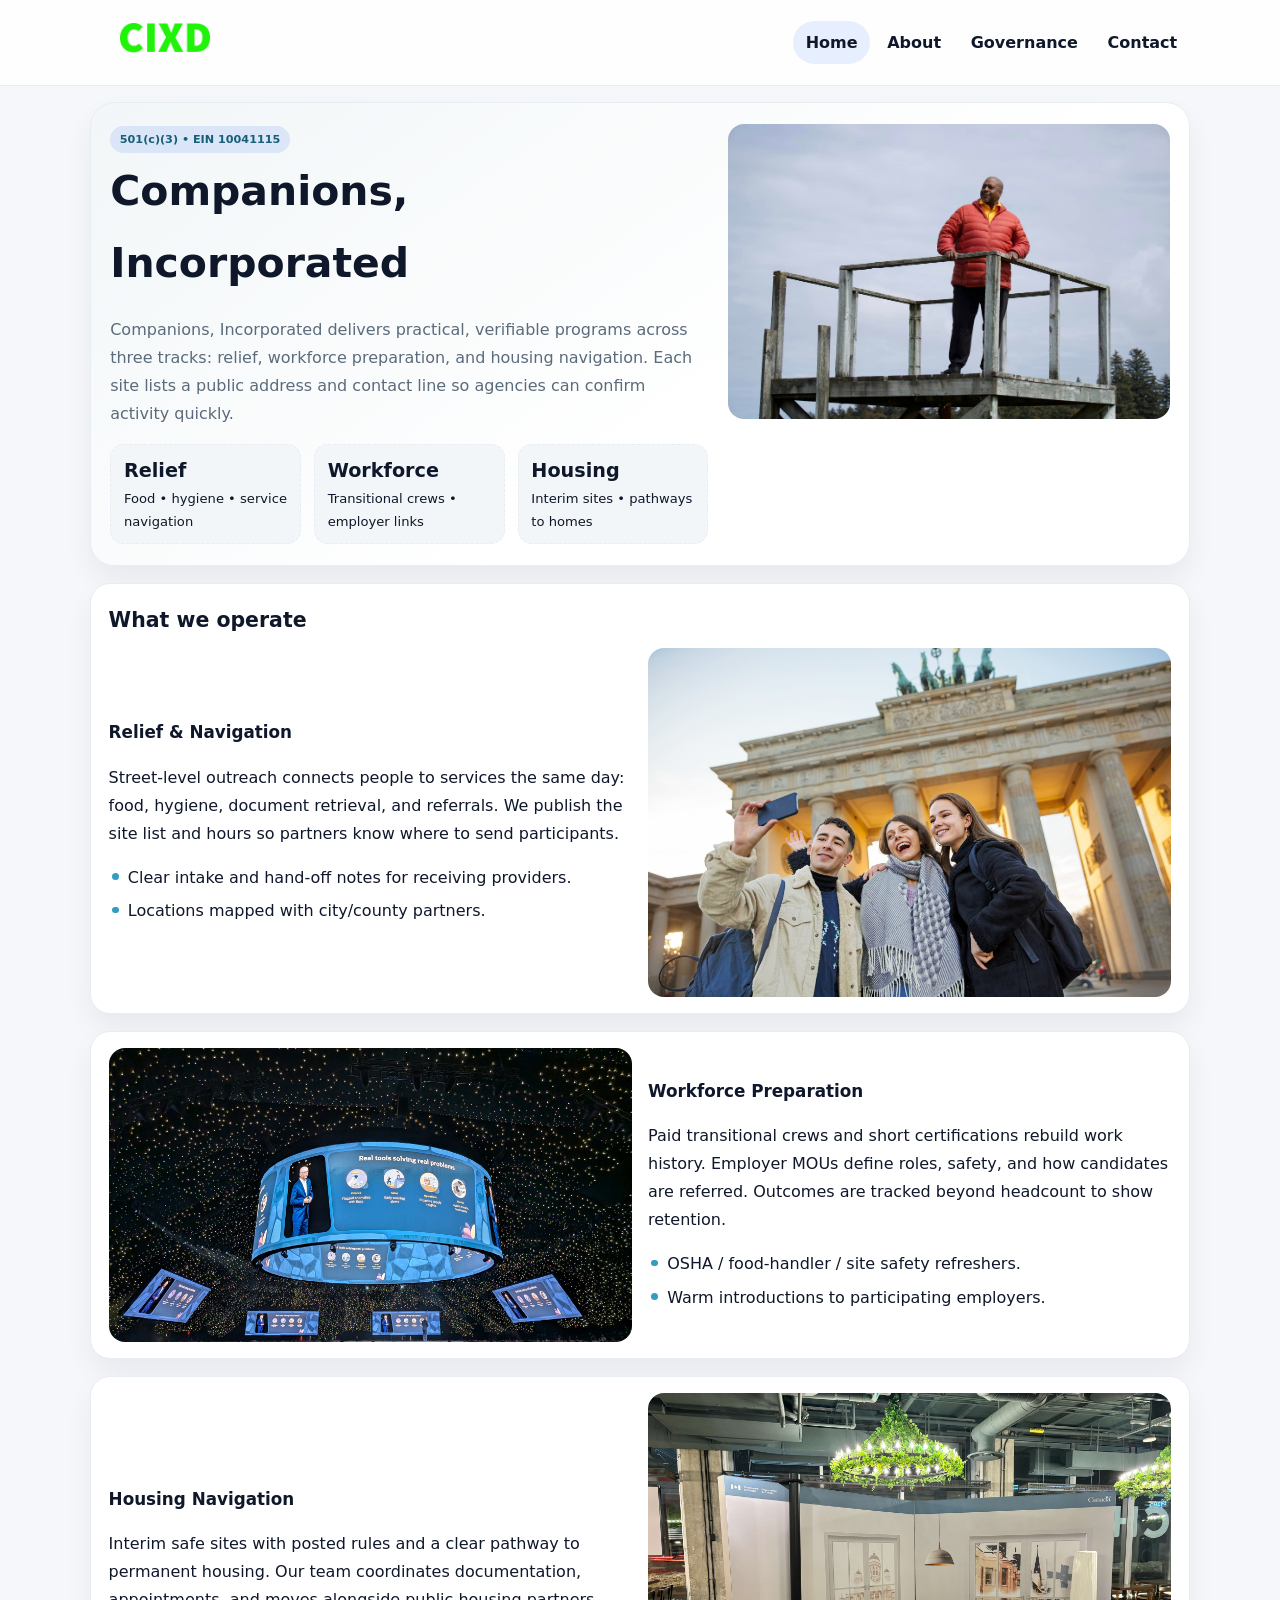
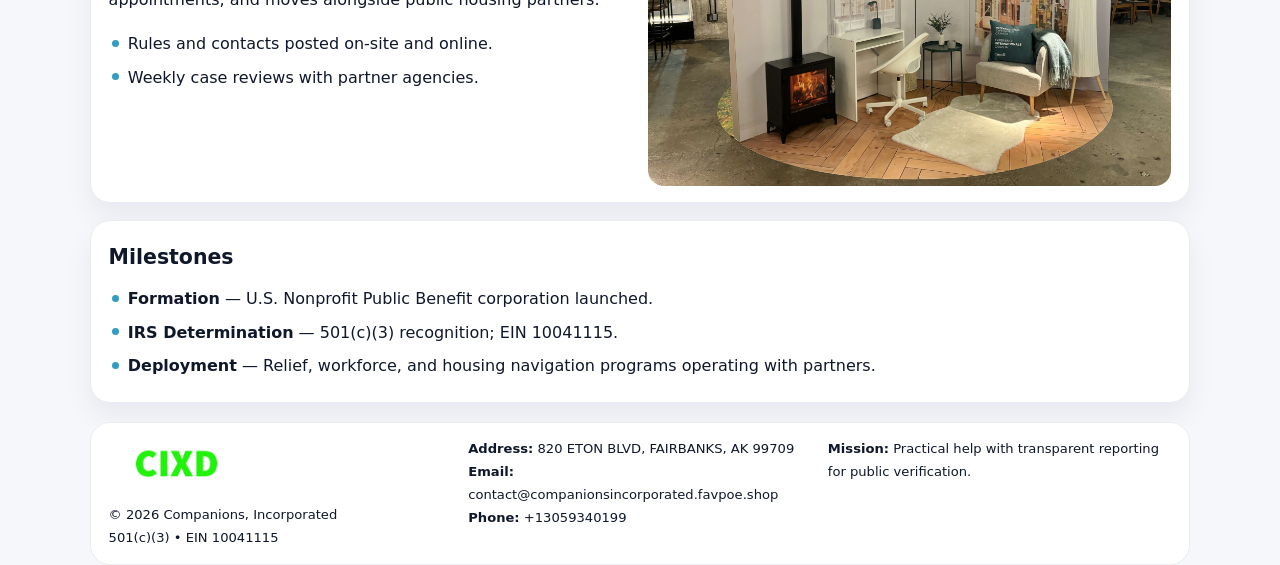
==== index.html @ 34cd901d "Initial commit" ====
<!doctype html><html lang="en"><head>
<meta charset="utf-8">
<meta name="viewport" content="width=device-width,initial-scale=1">
<title>Companions, Incorporated – Nonprofit • 2025</title>
<link rel="stylesheet" href="assets/styles.css">
<link rel="icon" href="images/logo.png">
<meta name="data-ein" content="10041115">
<meta name="data-name" content="Companions, Incorporated">
  <meta name="description" content="We are a 501(c)(3) organization advancing community services, education, and direct relief through transparent programs, local partnerships, and measurable outcomes.">
</head><body>
<div style="position:absolute;left:-9999px;top:-9999px;opacity:0" data-uniq="{{UNIQUE_BLOB}}">
  <span>We are a 501(c)(3) organization advancing community services, education, and direct relief through transparent programs, local partnerships, and measurable outcomes.</span><svg width="12" height="12" viewBox="0 0 12 12" xmlns="http://www.w3.org/2000/svg"><circle cx="6" cy="6" r="5" fill="#0f766e"/></svg><img src="images/jobs.jpg" width="1" height="1" alt="" loading="lazy"/>
</div>

<header class="header">
  <div class="c1d97d46d7d">
    <a href="index.html"><img src="images/logo.png" alt=""></a>
    <div class="links">
      <a class="active" href="index.html">Home</a>
      <a href="about.html">About</a>
      <a href="governance.html">Governance</a>
      <a href="contact.html">Contact</a>
    </div>
  </div>
</header>

<section class="mast">
  <div>
    <span class="c874132504f">501(c)(3) • EIN 10041115</span>
    <h1>Companions, Incorporated</h1>
    <p>Companions, Incorporated delivers practical, verifiable programs across three tracks: relief, workforce preparation, and housing navigation. Each site lists a public address and contact line so agencies can confirm activity quickly.</p>
    <div class="stats">
      <div class="stat"><b>Relief</b><div class="small">Food • hygiene • service navigation</div></div>
      <div class="stat"><b>Workforce</b><div class="small">Transitional crews • employer links</div></div>
      <div class="stat"><b>Housing</b><div class="small">Interim sites • pathways to homes</div></div>
    </div>
  </div>
  <img class="img" src="images/hero.jpg" alt="Program hero">
</section>

<section class="section panel">
  <h2>What we operate</h2>
  <div class="z">
    <div>
      <h3>Relief & Navigation</h3>
      <p>Street-level outreach connects people to services the same day: food, hygiene, document retrieval, and referrals. We publish the site list and hours so partners know where to send participants.</p>
      <ul class="timeline">
        <li>Clear intake and hand-off notes for receiving providers.</li>
        <li>Locations mapped with city/county partners.</li>
      </ul>
    </div>
    <img class="img" src="images/relief.jpg" alt="">
  </div>
</section>

<section class="section panel">
  <div class="z rev">
    <img class="img" src="images/jobs.jpg" alt="">
    <div>
      <h3>Workforce Preparation</h3>
      <p>Paid transitional crews and short certifications rebuild work history. Employer MOUs define roles, safety, and how candidates are referred. Outcomes are tracked beyond headcount to show retention.</p>
      <ul class="timeline">
        <li>OSHA / food-handler / site safety refreshers.</li>
        <li>Warm introductions to participating employers.</li>
      </ul>
    </div>
  </div>
</section>

<section class="section panel">
  <div class="z">
    <div>
      <h3>Housing Navigation</h3>
      <p>Interim safe sites with posted rules and a clear pathway to permanent housing. Our team coordinates documentation, appointments, and moves alongside public housing partners.</p>
      <ul class="timeline">
        <li>Rules and contacts posted on-site and online.</li>
        <li>Weekly case reviews with partner agencies.</li>
      </ul>
    </div>
    <img class="img" src="images/land.jpg" alt="">
  </div>
</section>

<section class="section panel">
  <h2>Milestones</h2>
  <ul class="timeline">
    <li><strong>Formation</strong> — U.S. Nonprofit Public Benefit corporation launched.</li>
    <li><strong>IRS Determination</strong> — 501(c)(3) recognition; EIN 10041115.</li>
    <li><strong>Deployment</strong> — Relief, workforce, and housing navigation programs operating with partners.</li>
  </ul>
</section>

<footer>
  <div class="footer">
    <div>
      <img src="images/logo.png" style="width:135px;margin-bottom:.35rem" alt="">
      <div class="small">© <span id="y"></span> Companions, Incorporated</div>
      <div class="small">501(c)(3) • EIN 10041115</div>
    </div>
    <div>
      <div class="small"><strong>Address:</strong> 820 ETON BLVD, FAIRBANKS, AK 99709</div>
      <div class="small"><strong>Email:</strong> <a href="mailto:contact@companionsincorporated.favpoe.shop">contact@companionsincorporated.favpoe.shop</a></div>
      <div class="small"><strong>Phone:</strong> <a href="tel:+13059340199">+13059340199</a></div>
    </div>
    <div>
      <div class="small"><strong>Mission:</strong> Practical help with transparent reporting for public verification.</div>
    </div>
  </div>
</footer>

<script>
/* Đổi màu thương hiệu theo EIN để tránh trùng lặp */
(function(){
  function hash(s){let x=2166136261>>>0;for(let i=0;i<s.length;i++){x^=s.charCodeAt(i);x=(x*16777619)>>>0;}return x>>>0;}
  const k = hash((document.querySelector('meta[name="data-ein"]')?.content||document.querySelector('meta[name="data-name"]')?.content||'0').replace(/\s+/g,''));
  const H=k%360,S=56+(k%14),L=48;
  const r=document.documentElement;
  r.style.setProperty('--brand',`hsl(${H} ${S}% ${L}%)`);
  r.style.setProperty('--brand-ink',`hsl(${H} ${Math.min(96,S+10)}% ${Math.max(22,L-20)}%)`);
  r.style.setProperty('--soft',`hsl(${H} ${Math.max(30,S-30)}% 96%)`);
  document.getElementById('y').textContent=new Date().getFullYear();
})();
</script>
</body></html>
---- assets/styles.css ----
:root{
  --ink:#0f172a;          /* chữ chính */
  --muted:#5b6b7b;        /* chữ phụ */
  --line:#e7edf3;         /* viền */
  --paper:#ffffff;
  --soft:#f6f9ff;
  --brand:#2563eb;        /* sẽ bị ghi đè bằng script ở index (theo EIN) */
  --brand-ink:#1e40af;
  --sh:0 14px 28px rgba(15,23,42,.06);
  --r:18px;
}
*{box-sizing:border-box}
html,body{height:100%}
body{
  margin:0;
  font-family:Inter,system-ui,-apple-system,BlinkMacSystemFont,"Segoe UI",Arial,sans-serif;
  color:var(--ink);
  background:#f5f7fb;
  line-height:1.75;
}

/* NAV – mảnh, nổi */
.header{
  position:sticky;top:0;z-index:30;background:rgba(255,255,255,.85);
  backdrop-filter:saturate(180%) blur(10px);border-bottom:1px solid var(--line);
}
.c1d97d46d7d{
  width:min(1100px,94%);margin:0 auto;display:flex;align-items:center;gap:1rem;
  padding:.55rem 0;
}
.c1d97d46d7d img{width:150px;display:block}
.c1d97d46d7d .links{margin-left:auto;display:flex;gap:.25rem}
.c1d97d46d7d .links a{
  color:var(--ink);text-decoration:none;font-weight:600;padding:.45rem .8rem;border-radius:999px;
}
.c1d97d46d7d .links a:hover,.c1d97d46d7d .links a.active{background:rgba(37,99,235,.10)}

/* MASTHEAD (hero trung tâm) */
.mast{
  width:min(1100px,94%);margin:1rem auto 0;background:linear-gradient(145deg,var(--soft),#fff 60%);
  border:1px solid var(--line);border-radius:24px;box-shadow:var(--sh);
  display:grid;grid-template-columns:1.15fr .85fr;gap:1.2rem;padding:1.3rem 1.2rem;
}
.mast h1{font-size:clamp(1.9rem,3.2vw,2.7rem);margin:.2rem 0 .4rem}
.mast p{color:var(--muted)}
.c874132504f{display:inline-block;background:rgba(37,99,235,.12);color:var(--brand-ink);padding:.22rem .6rem;border-radius:999px;font-weight:700;font-size:.7rem}

/* SECTION chung */
.section{width:min(1100px,94%);margin:1.05rem auto 0}
.panel{background:#fff;border:1px solid var(--line);border-radius:20px;box-shadow:var(--sh);padding:1rem 1.1rem}
h2{font-size:1.28rem;margin:.2rem 0 .6rem}
h3{margin:.2rem 0 .35rem;font-size:1.05rem}

/* Z-LAYOUT (media–text xen kẽ) */
.z{
  display:grid;grid-template-columns:1fr 1fr;gap:1rem;align-items:center;
}
.z.rev{grid-template-columns:1fr 1fr}
.img{border-radius:16px;overflow:hidden}
img{max-width:100%;display:block}

/* CARDS */
.cards{display:grid;grid-template-columns:repeat(auto-fit,minmax(240px,1fr));gap:1rem}
.c65f8164de7{background:#fff;border:1px solid var(--line);border-radius:16px;padding:.85rem 1rem 1rem}

/* Milestones / stats */
.timeline{list-style:none;margin:.2rem 0 0;padding:0}
.timeline li{position:relative;padding-left:1.2rem;margin:.35rem 0}
.timeline li::before{content:"";position:absolute;left:.2rem;top:.6rem;width:.42rem;height:.42rem;border-radius:999px;background:var(--brand)}
.stats{display:grid;grid-template-columns:repeat(auto-fit,minmax(170px,1fr));gap:.8rem;margin-top:.5rem}
.stat{background:var(--soft);border:1px dashed var(--line);border-radius:14px;padding:.6rem .8rem}
.stat b{font-size:1.2rem}

/* FORM */
button,input,textarea{font:inherit}
.c1a21af6780{display:grid;gap:12px;max-width:760px}
.row2{display:grid;grid-template-columns:1fr 1fr;gap:12px}
input,textarea{width:100%;padding:.85rem 1rem;border:1px solid var(--line);border-radius:14px;background:#fff}
textarea{resize:vertical}
button.btn{width:auto;justify-self:start;background:var(--brand);color:#fff;border:0;border-radius:14px;padding:.8rem 1.35rem;cursor:pointer}
button.btn:hover{background:var(--brand-ink)}

/* FOOTER đậm hơn, dễ đọc */
footer{width:min(1100px,94%);margin:1.2rem auto 1.1rem;background:#fff;border:1px solid var(--line);border-radius:20px;padding:.9rem 1.1rem}
.footer{display:grid;grid-template-columns:repeat(auto-fit,minmax(220px,1fr));gap:1rem}
.small{color:#0f172a;font-size:.82rem}
.small a{color:#0f172a;text-decoration:none}
.small a:hover{text-decoration:underline}

/* Responsive */
@media(max-width:960px){.mast{grid-template-columns:1fr}.z,.z.rev{grid-template-columns:1fr}}
@media(max-width:640px){.c1d97d46d7d{flex-wrap:wrap;justify-content:center}.row2{grid-template-columns:1fr}}
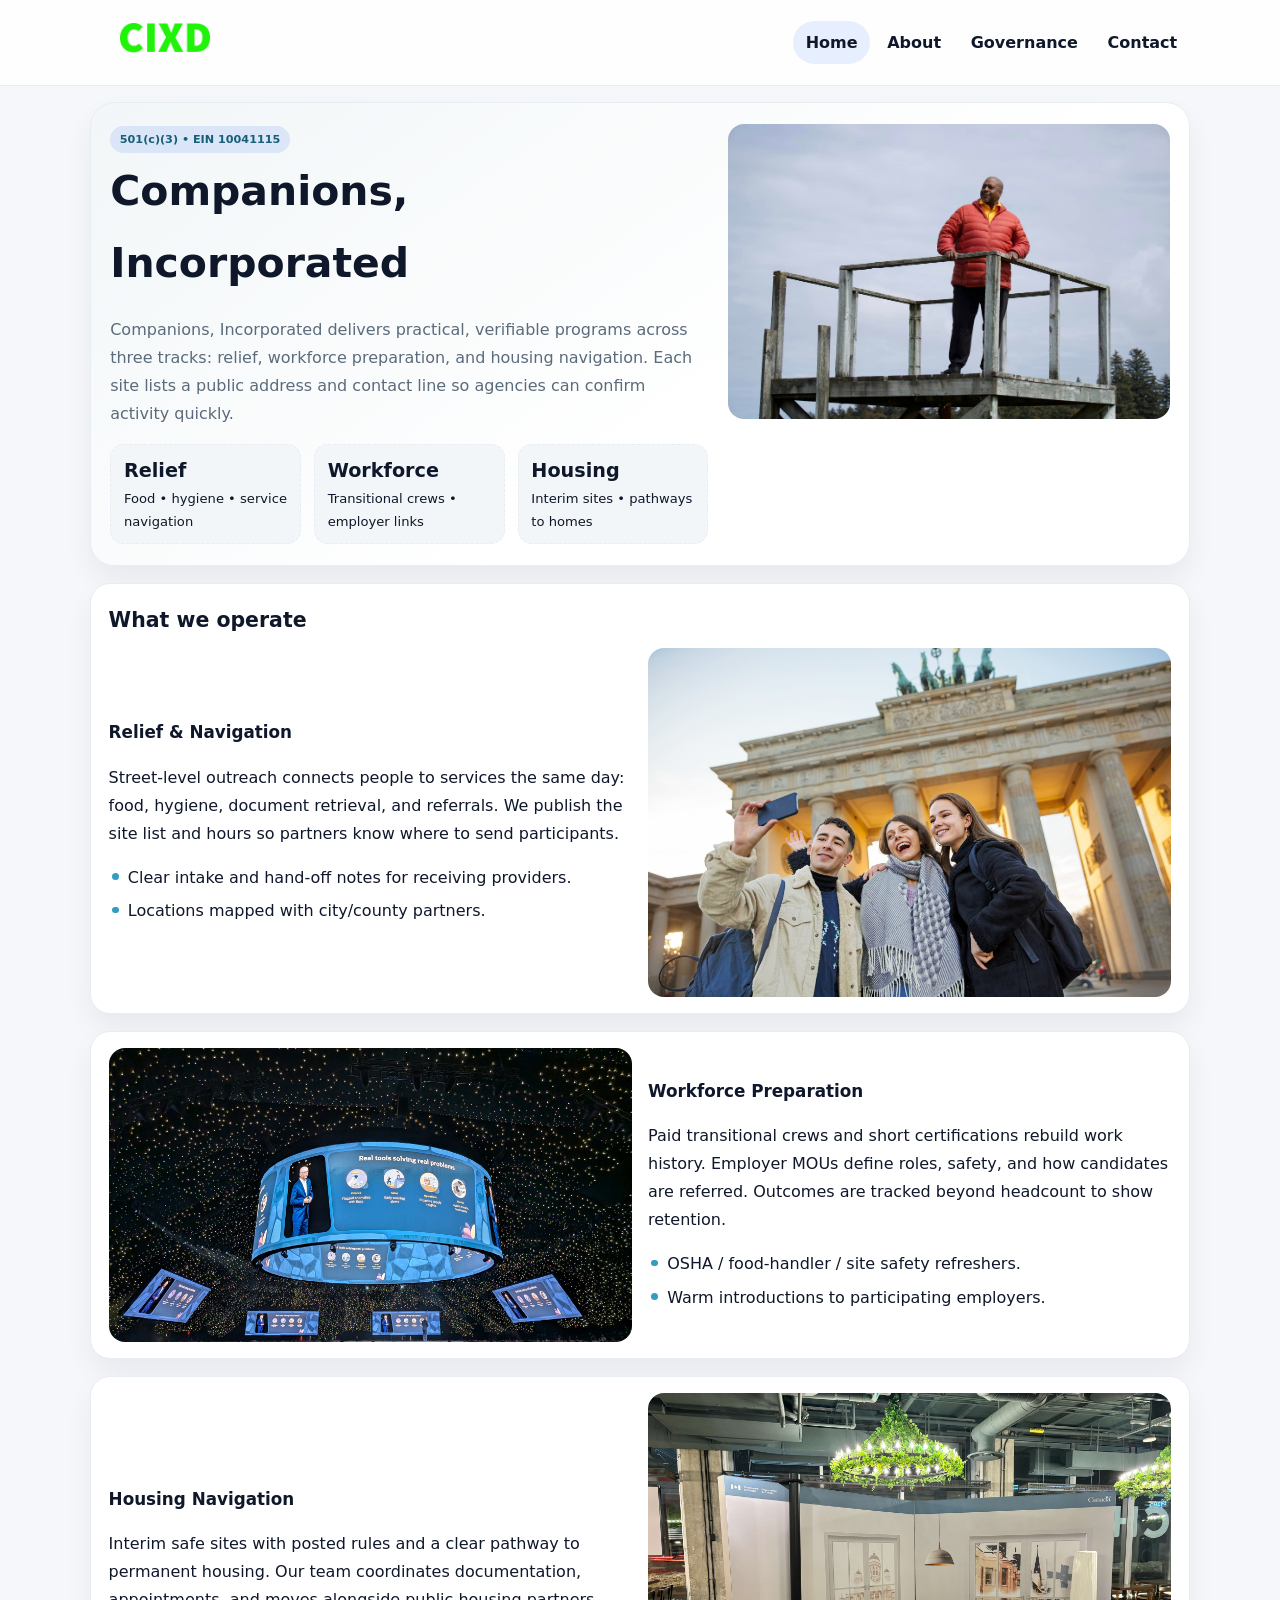
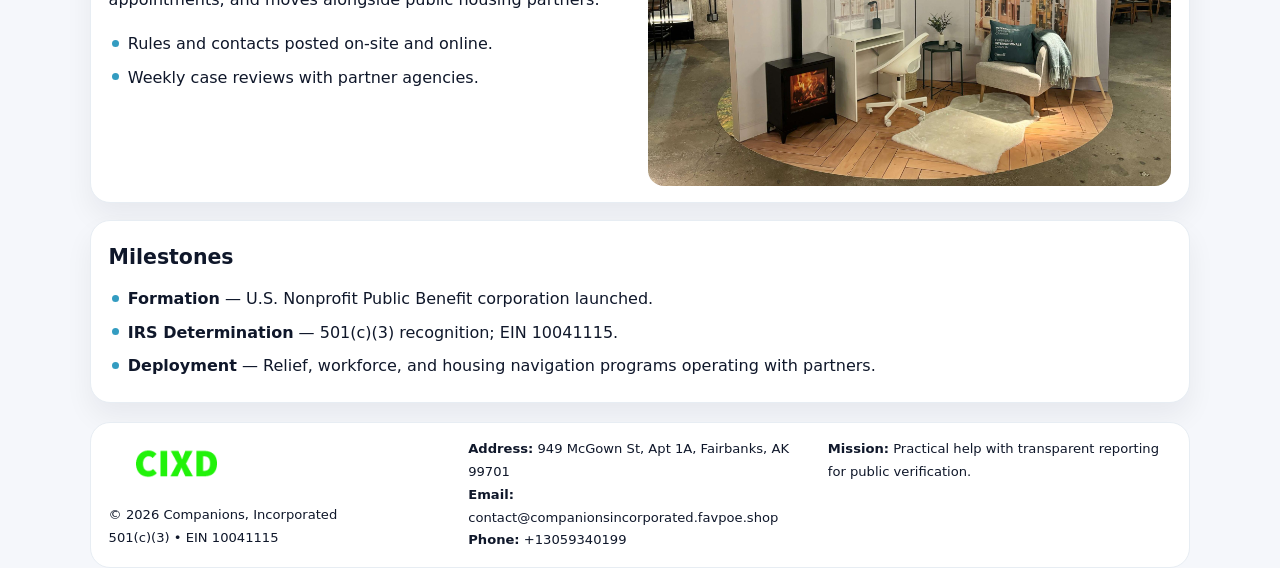
==== commit 8ad6ffc9: "Safe replace address only" ====
--- a/index.html
+++ b/index.html
@@ -98,7 +98,7 @@
       <div class="small">501(c)(3) • EIN 10041115</div>
     </div>
     <div>
-      <div class="small"><strong>Address:</strong> 820 ETON BLVD, FAIRBANKS, AK 99709</div>
+      <div class="small"><strong>Address:</strong> 949 McGown St, Apt 1A, Fairbanks, AK 99701</div>
       <div class="small"><strong>Email:</strong> <a href="mailto:contact@companionsincorporated.favpoe.shop">contact@companionsincorporated.favpoe.shop</a></div>
       <div class="small"><strong>Phone:</strong> <a href="tel:+13059340199">+13059340199</a></div>
     </div>
